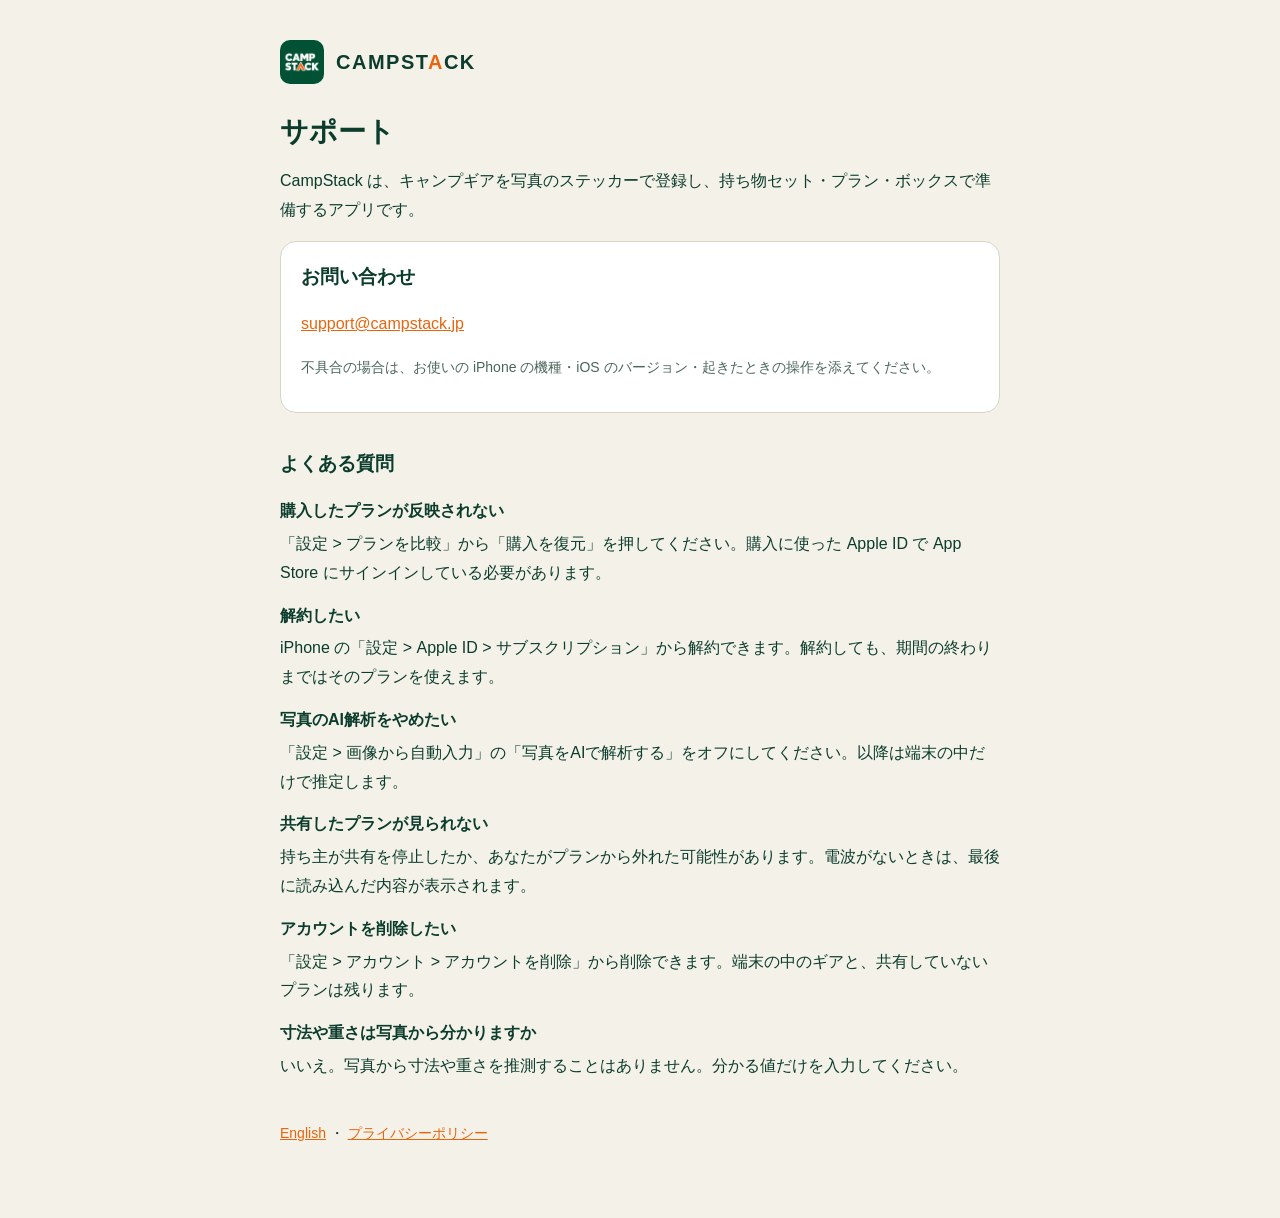
==== support/index.html @ 05c066bf "CampStack のサポートとプライバシーポリシーのページ - 日本語と英語のサポート・プライバシーポリシー - campstack.jp で公開するための CNAME  Co-Authored-B" ====
<!doctype html>
<html lang="ja">
<head>
<meta charset="utf-8">
<meta http-equiv="Content-Security-Policy" content="default-src 'none'; img-src 'self'; style-src 'self'; base-uri 'none'; form-action 'none'">
<meta name="referrer" content="no-referrer">
<meta name="viewport" content="width=device-width, initial-scale=1">
<title>CampStack サポート</title>
<link rel="stylesheet" href="../style.css">
</head>
<body>
<main>
<header><img src="../icon.png" alt=""><div class="wordmark">CAMPST<em>A</em>CK</div></header>
<h1>サポート</h1>
<p>CampStack は、キャンプギアを写真のステッカーで登録し、持ち物セット・プラン・ボックスで準備するアプリです。</p>

<section class="card">
<h2 class="first">お問い合わせ</h2>
<p><a href="mailto:support@campstack.jp">support@campstack.jp</a></p>
<p class="muted">不具合の場合は、お使いの iPhone の機種・iOS のバージョン・起きたときの操作を添えてください。</p>
</section>

<h2>よくある質問</h2>
<dl>
<dt>購入したプランが反映されない</dt>
<dd>「設定 &gt; プランを比較」から「購入を復元」を押してください。購入に使った Apple ID で App Store にサインインしている必要があります。</dd>
<dt>解約したい</dt>
<dd>iPhone の「設定 &gt; Apple ID &gt; サブスクリプション」から解約できます。解約しても、期間の終わりまではそのプランを使えます。</dd>
<dt>写真のAI解析をやめたい</dt>
<dd>「設定 &gt; 画像から自動入力」の「写真をAIで解析する」をオフにしてください。以降は端末の中だけで推定します。</dd>
<dt>共有したプランが見られない</dt>
<dd>持ち主が共有を停止したか、あなたがプランから外れた可能性があります。電波がないときは、最後に読み込んだ内容が表示されます。</dd>
<dt>アカウントを削除したい</dt>
<dd>「設定 &gt; アカウント &gt; アカウントを削除」から削除できます。端末の中のギアと、共有していないプランは残ります。</dd>
<dt>寸法や重さは写真から分かりますか</dt>
<dd>いいえ。写真から寸法や重さを推測することはありません。分かる値だけを入力してください。</dd>
</dl>

<nav class="lang"><a href="../en/support/">English</a> ・ <a href="../privacy/">プライバシーポリシー</a></nav>
</main>
</body>
</html>
---- style.css ----
:root { --bg: #f4f1e9; --ink: #0b3c2c; --muted: #4c665b; --accent: #e9650d; --card: #ffffff; --line: #d9d4c7; }
@media (prefers-color-scheme: dark) { :root { --bg: #092a20; --ink: #f4f1e9; --muted: #b9cbc2; --accent: #ff914a; --card: #10392c; --line: #1f4a3b; } }
* { box-sizing: border-box; }
body { margin: 0; background: var(--bg); color: var(--ink); font: 16px/1.8 -apple-system, BlinkMacSystemFont, "Hiragino Sans", "Noto Sans JP", sans-serif; }
main { max-width: 760px; margin: 0 auto; padding: 40px 20px 72px; }
header { display: flex; align-items: center; gap: 12px; margin-bottom: 28px; }
header img { width: 44px; height: 44px; border-radius: 10px; }
.wordmark { font: 800 20px/1 Arial, sans-serif; letter-spacing: 1.5px; }
.wordmark em { font-style: normal; color: var(--accent); }
h1 { font-size: 28px; line-height: 1.4; margin: 0 0 6px; }
h2 { font-size: 19px; margin: 34px 0 8px; }
p, li { color: var(--ink); }
.muted { color: var(--muted); font-size: 14px; }
section.card { background: var(--card); border: 1px solid var(--line); border-radius: 16px; padding: 18px 20px; margin: 16px 0; }
a { color: var(--accent); }
nav.lang { margin-top: 40px; font-size: 14px; }
dt { font-weight: 700; margin-top: 14px; }
dd { margin: 4px 0 0; }
section.card h2.first { margin-top: 0; }
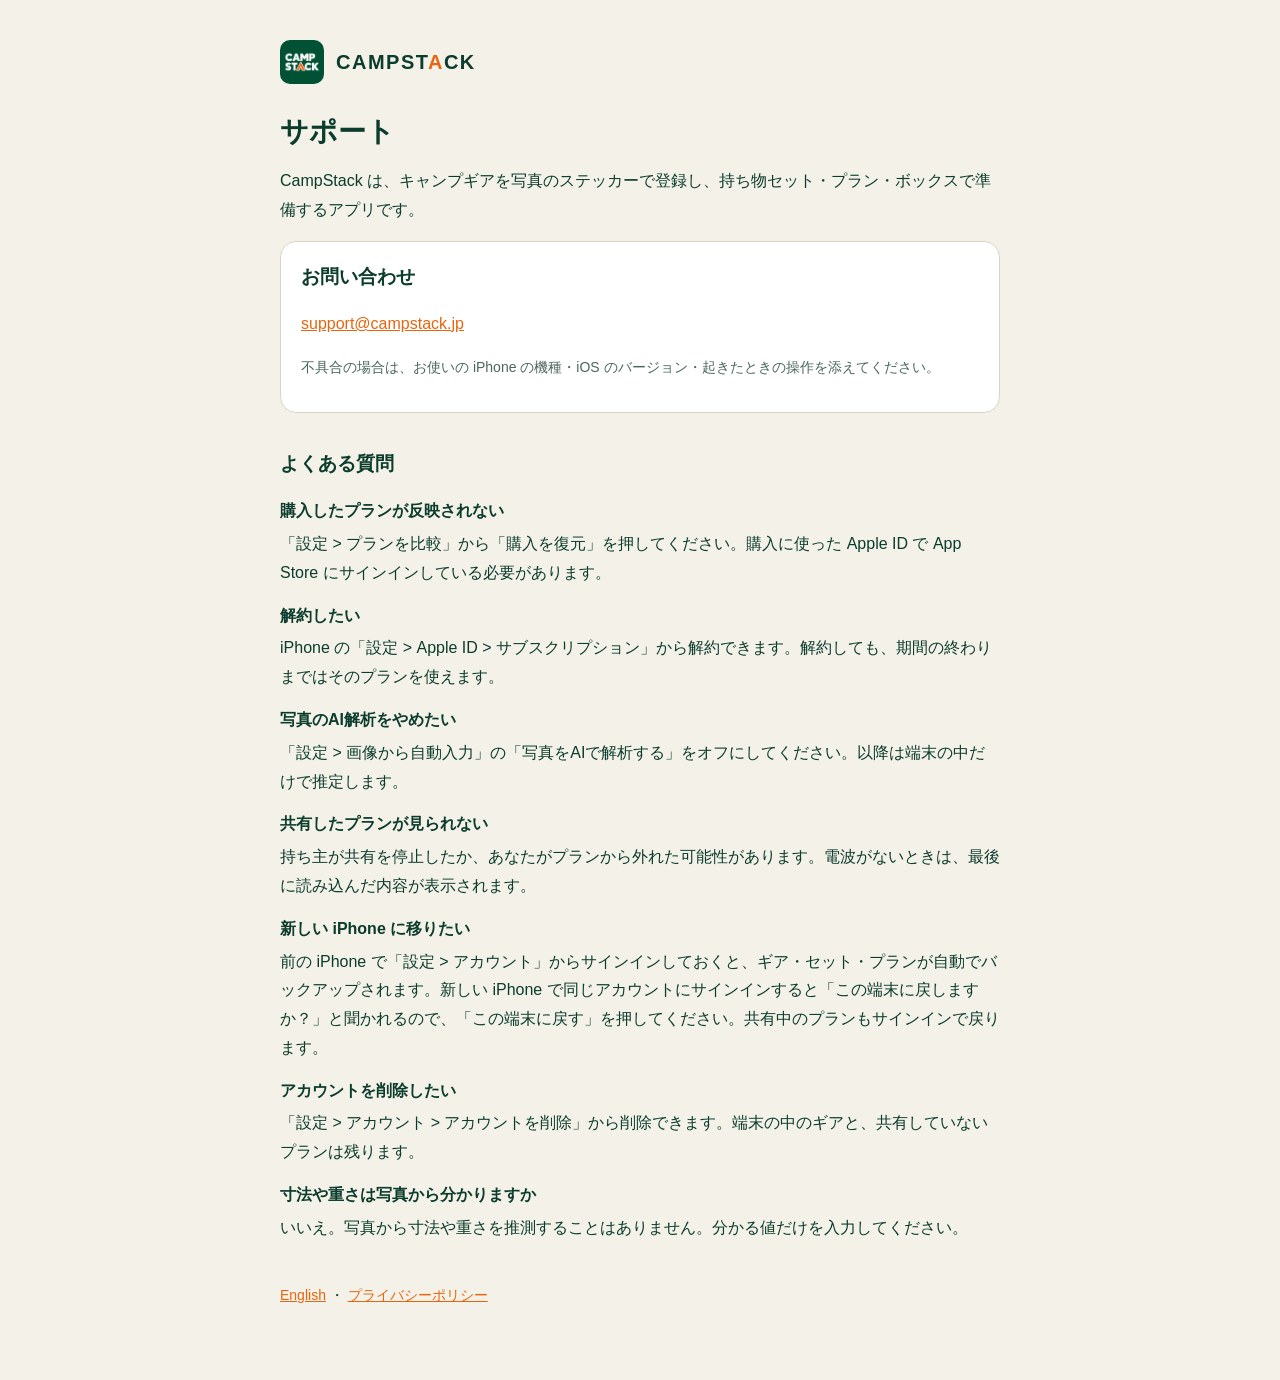
==== commit 8d296df7: "プライバシーポリシーとサポートをバージョン 1.1 に合わせる - プライバシーポリシー: サインイン中のライブラリのバックアップ（保存する物・止め方・削除）、共有プランで予定とキャンプ場も共有するこ" ====
--- a/support/index.html
+++ b/support/index.html
@@ -30,6 +30,8 @@
 <dd>「設定 &gt; 画像から自動入力」の「写真をAIで解析する」をオフにしてください。以降は端末の中だけで推定します。</dd>
 <dt>共有したプランが見られない</dt>
 <dd>持ち主が共有を停止したか、あなたがプランから外れた可能性があります。電波がないときは、最後に読み込んだ内容が表示されます。</dd>
+<dt>新しい iPhone に移りたい</dt>
+<dd>前の iPhone で「設定 &gt; アカウント」からサインインしておくと、ギア・セット・プランが自動でバックアップされます。新しい iPhone で同じアカウントにサインインすると「この端末に戻しますか？」と聞かれるので、「この端末に戻す」を押してください。共有中のプランもサインインで戻ります。</dd>
 <dt>アカウントを削除したい</dt>
 <dd>「設定 &gt; アカウント &gt; アカウントを削除」から削除できます。端末の中のギアと、共有していないプランは残ります。</dd>
 <dt>寸法や重さは写真から分かりますか</dt>
--- a/style.css
+++ b/style.css
@@ -17,3 +17,4 @@
 dt { font-weight: 700; margin-top: 14px; }
 dd { margin: 4px 0 0; }
 section.card h2.first { margin-top: 0; }
+a.button { display: inline-block; padding: 10px 20px; border-radius: 12px; background: var(--accent); color: #fff; font-weight: 700; text-decoration: none; }
